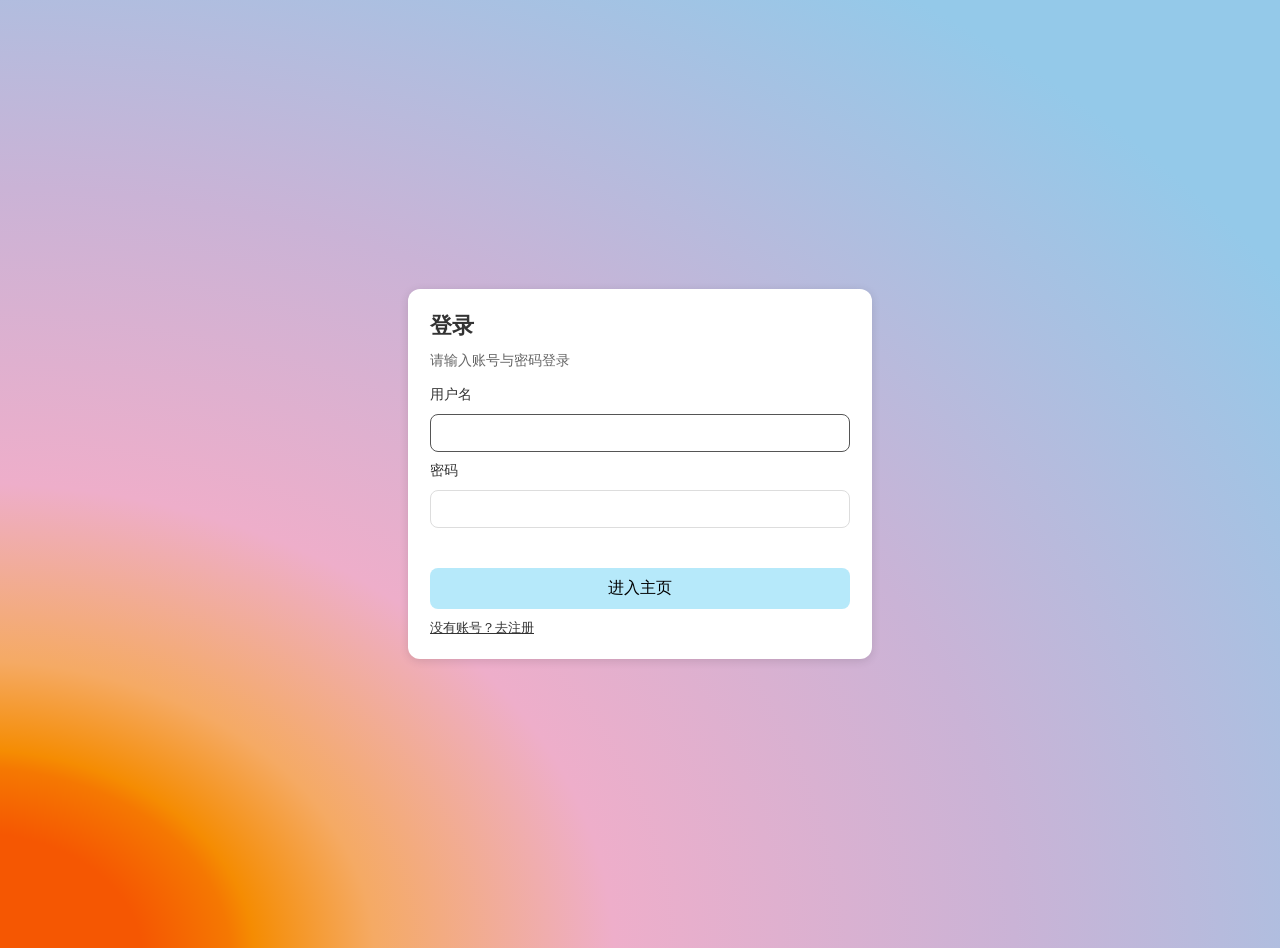
==== index.html @ a0335a60 "增加了注册按钮" ====
<!DOCTYPE html>
<html lang="zh-CN">
<head>
    <meta charset="utf-8">
    <meta name="viewport" content="width=device-width, initial-scale=1">
    <title>登录</title>
    <link rel="stylesheet" href="assets/css/index.css">
    <link rel="stylesheet" href="assets/css/background.css">
</head>
<body class="container">
    <main class="login-page">
        <div class="login-card" role="dialog" aria-modal="true" aria-labelledby="login-title">
            <h1 id="login-title">登录</h1>
            <p class="login-tip">请输入账号与密码登录</p>

            <form id="login-form" class="login-form">
                <label class="login-label" for="login-username">用户名</label>
                <input id="login-username" name="username" class="login-input" type="text" autocomplete="username" required>

                <label class="login-label" for="login-password">密码</label>
                <input id="login-password" name="password" class="login-input" type="password" autocomplete="current-password" required>

                <p id="login-error" class="login-error" role="alert" aria-live="polite"></p>

                <button class="login-button" type="submit">进入主页</button>

                <a class="login-register" href="register.html">没有账号？去注册</a>
            </form>
        </div>
    </main>

    <script src="assets/js/index.js" defer></script>
</body>
</html>
---- assets/css/index.css ----
body {
    font-family: Arial, sans-serif;
    margin: 0;
    padding: 0;
    background: #ffffff;
}

/* From Uiverse.io by mihocsaszilard */ 
.container {
  width: 100%;
  height: 100%;
  background: radial-gradient(
    125% 125% at -2% 101%,
    rgba(245, 87, 2, 1) 10.5%,
    rgba(245, 120, 2, 1) 16%,
    rgba(245, 140, 2, 1) 17.5%,
    rgba(245, 170, 100, 1) 25%,
    rgba(238, 174, 202, 1) 40%,
    rgba(202, 179, 214, 1) 65%,
    rgba(148, 201, 233, 1) 100%
  );
}


.login-page {
    min-height: 100vh;
    display: flex;
    align-items: center;
    justify-content: center;
    padding: 24px;
    position: relative;
    z-index: 9999;
}

.login-card {
    width: 100%;
    max-width: 420px;
    background: #fff;
    border-radius: 12px;
    box-shadow: 0 2px 10px rgba(0, 0, 0, 0.12);
    padding: 22px;
}

#login-title {
    margin: 0 0 8px;
    color: #333;
    font-size: 22px;
    justify-self: center;
}

.login-tip {
    margin: 0 0 14px;
    color: #666;
    line-height: 1.6;
    font-size: 14px;
    justify-self: center;
}

.login-form {
    display: grid;
    gap: 10px;
}

.login-label {
    color: #333333;
    font-size: 14px;
}

.login-input {
    width: 100%;
    box-sizing: border-box;
    padding: 10px 12px;
    border: 1px solid #ddd;
    border-radius: 8px;
    font-size: 14px;
    outline: none;
}

.login-input:focus {
    border-color: #555;
}

.login-error {
    margin: 2px 0 0;
    min-height: 18px;
    color: #b00020;
    font-size: 13px;
}

.login-button {
    background-color: #09b5ef4b;
    color: rgb(0, 0, 0);
    border: none;
    padding: 10px 16px;
    cursor: pointer;
    font-size: 16px;
    border-radius: 8px;
    transition: background-color 0.3s;
}

.login-button:hover {
    background-color: #555;
}

.login-register {
    color: #333;
    font-size: 13px;
    text-decoration: underline;
}
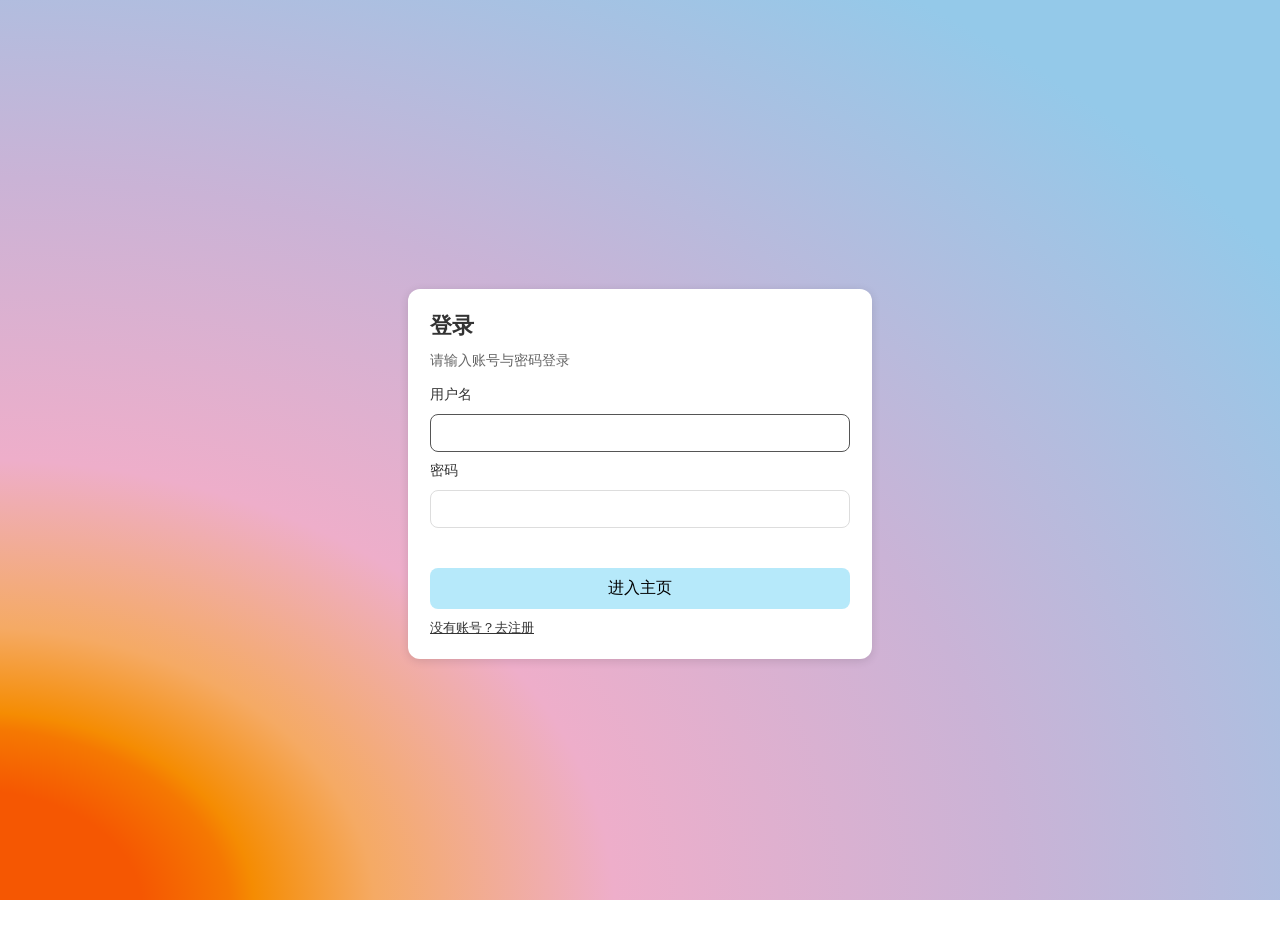
==== commit 6bada630: "改进了经验分享，新增了照片墙" ====
--- a/index.html
+++ b/index.html
@@ -7,7 +7,7 @@
     <link rel="stylesheet" href="assets/css/index.css">
     <link rel="stylesheet" href="assets/css/background.css">
 </head>
-<body class="container">
+<body class="background">
     <main class="login-page">
         <div class="login-card" role="dialog" aria-modal="true" aria-labelledby="login-title">
             <h1 id="login-title">登录</h1>
--- a/assets/css/background.css
+++ b/assets/css/background.css
@@ -0,0 +1,16 @@
+/* From Uiverse.io by mihocsaszilard */ 
+.background {
+  min-height: 100vh;
+  background: radial-gradient(
+    125% 125% at -2% 101%,
+    rgba(245, 87, 2, 1) 10.5%,
+    rgba(245, 120, 2, 1) 16%,
+    rgba(245, 140, 2, 1) 17.5%,
+    rgba(245, 170, 100, 1) 25%,
+    rgba(238, 174, 202, 1) 40%,
+    rgba(202, 179, 214, 1) 65%,
+    rgba(148, 201, 233, 1) 100%
+  );
+  background-attachment: fixed;
+  background-repeat: no-repeat;
+}
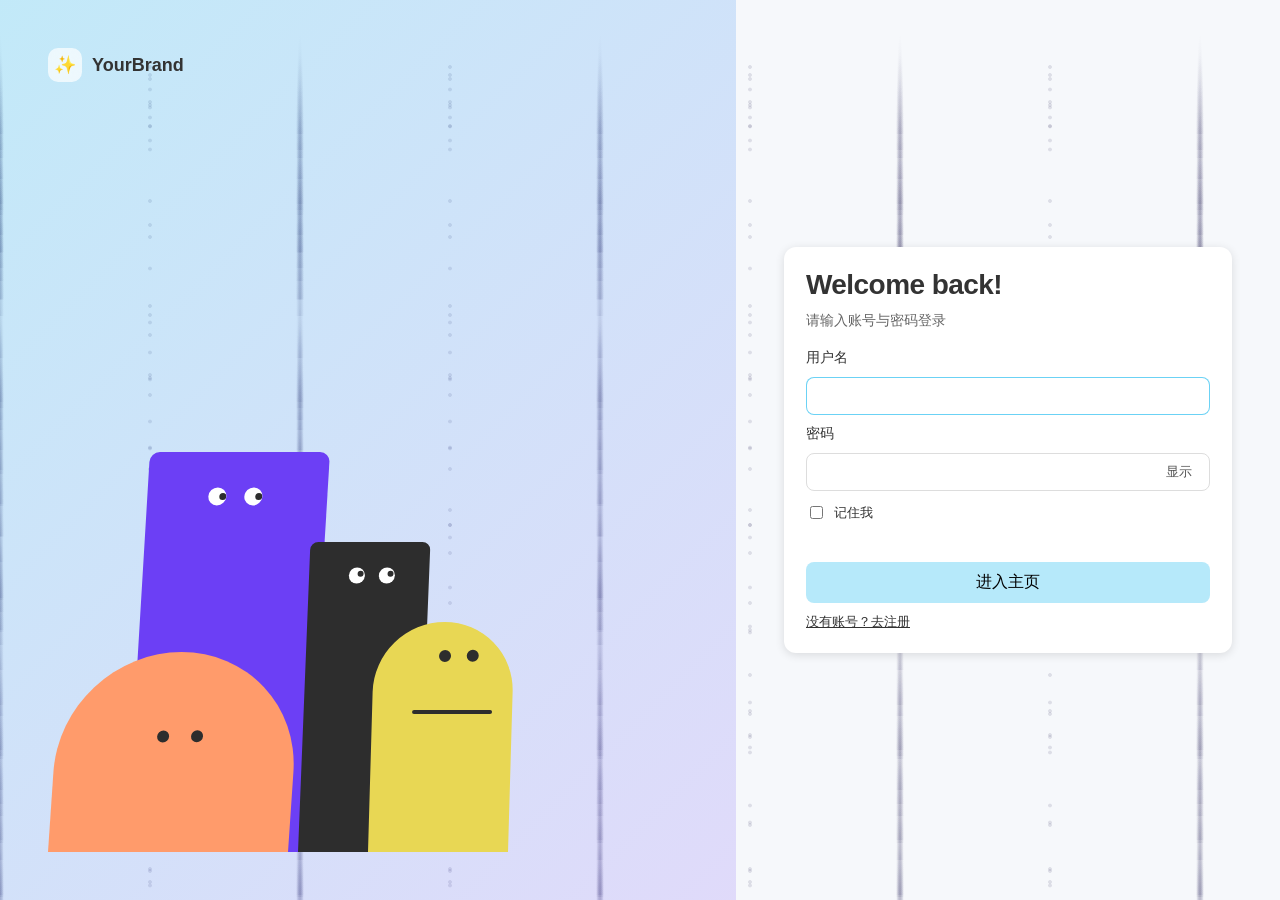
==== commit 54daa6eb: "改进了登陆界面" ====
--- a/index.html
+++ b/index.html
@@ -5,31 +5,96 @@
     <meta name="viewport" content="width=device-width, initial-scale=1">
     <title>登录</title>
     <link rel="stylesheet" href="assets/css/index.css">
+    <link rel="stylesheet" href="assets/css/login-animated.css">
     <link rel="stylesheet" href="assets/css/background.css">
 </head>
 <body class="background">
-    <main class="login-page">
-        <div class="login-card" role="dialog" aria-modal="true" aria-labelledby="login-title">
-            <h1 id="login-title">登录</h1>
-            <p class="login-tip">请输入账号与密码登录</p>
+    <main class="login-layout" aria-label="登录页面">
+        <section class="login-left" aria-hidden="true">
+            <div class="login-left__brand">
+                <div class="login-left__logo" aria-hidden="true">✨</div>
+                <span class="login-left__name">YourBrand</span>
+            </div>
 
-            <form id="login-form" class="login-form">
-                <label class="login-label" for="login-username">用户名</label>
-                <input id="login-username" name="username" class="login-input" type="text" autocomplete="username" required>
+            <div class="login-left__stage" data-login-stage>
+                <div class="character character--purple" data-character="purple">
+                    <div class="character__eyes" data-face>
+                        <div class="eye" data-eye data-eye-owner="purple">
+                            <div class="pupil" data-pupil></div>
+                        </div>
+                        <div class="eye" data-eye data-eye-owner="purple">
+                            <div class="pupil" data-pupil></div>
+                        </div>
+                    </div>
+                </div>
 
-                <label class="login-label" for="login-password">密码</label>
-                <input id="login-password" name="password" class="login-input" type="password" autocomplete="current-password" required>
+                <div class="character character--black" data-character="black">
+                    <div class="character__eyes" data-face>
+                        <div class="eye" data-eye data-eye-owner="black">
+                            <div class="pupil" data-pupil></div>
+                        </div>
+                        <div class="eye" data-eye data-eye-owner="black">
+                            <div class="pupil" data-pupil></div>
+                        </div>
+                    </div>
+                </div>
 
-                <p id="login-error" class="login-error" role="alert" aria-live="polite"></p>
+                <div class="character character--orange" data-character="orange">
+                    <div class="character__eyes character__eyes--pupil-only" data-face>
+                        <div class="pupil-only" data-pupil-only></div>
+                        <div class="pupil-only" data-pupil-only></div>
+                    </div>
+                </div>
 
-                <button class="login-button" type="submit">进入主页</button>
+                <div class="character character--yellow" data-character="yellow">
+                    <div class="character__eyes character__eyes--pupil-only" data-face>
+                        <div class="pupil-only" data-pupil-only></div>
+                        <div class="pupil-only" data-pupil-only></div>
+                    </div>
+                    <div class="character__mouth" aria-hidden="true"></div>
+                </div>
+            </div>
+        </section>
 
-                <a class="login-register" href="register.html">没有账号？去注册</a>
-            </form>
-        </div>
+        <section class="login-right">
+            <div class="login-card" role="dialog" aria-modal="true" aria-labelledby="login-title">
+                <div class="login-mobile-brand" aria-hidden="true">
+                    <div class="login-mobile-brand__logo">✨</div>
+                    <span class="login-mobile-brand__name">YourBrand</span>
+                </div>
+
+                <h1 id="login-title">Welcome back!</h1>
+                <p class="login-tip">请输入账号与密码登录</p>
+
+                <form id="login-form" class="login-form" data-login-form>
+                    <label class="login-label" for="login-username">用户名</label>
+                    <input id="login-username" name="username" class="login-input" type="text" autocomplete="username" required>
+
+                    <label class="login-label" for="login-password">密码</label>
+                    <div class="login-password">
+                        <input id="login-password" name="password" class="login-input login-input--password" type="password" autocomplete="current-password" required>
+                        <button class="login-password__toggle" type="button" data-password-toggle aria-label="显示或隐藏密码">显示</button>
+                    </div>
+
+                    <div class="login-row">
+                        <label class="login-checkbox">
+                            <input type="checkbox" data-remember>
+                            <span>记住我</span>
+                        </label>
+                    </div>
+
+                    <p id="login-error" class="login-error" role="alert" aria-live="polite"></p>
+
+                    <button class="login-button" type="submit">进入主页</button>
+
+                    <a class="login-register" href="register.html">没有账号？去注册</a>
+                </form>
+            </div>
+        </section>
     </main>
 
     <script src="assets/js/index.js" defer></script>
+    <script src="assets/js/login-animated.js" defer></script>
 </body>
 </html>
 
--- a/assets/css/index.css
+++ b/assets/css/index.css
@@ -77,7 +77,7 @@
 }
 
 .login-input:focus {
-    border-color: #555;
+    border-color: rgba(9, 181, 239, 0.6);
 }
 
 .login-error {
@@ -99,7 +99,7 @@
 }
 
 .login-button:hover {
-    background-color: #555;
+    background-color: rgba(9, 181, 239, 0.32);
 }
 
 .login-register {
--- a/assets/css/login-animated.css
+++ b/assets/css/login-animated.css
@@ -0,0 +1,304 @@
+/* 登录页：左侧卡通互动 + 右侧表单（仅影响 index.html） */
+
+.login-layout {
+  min-height: 100vh;
+  display: grid;
+  grid-template-columns: 1fr;
+  position: relative;
+  z-index: 9999;
+}
+
+.login-left {
+  display: none;
+  position: relative;
+  overflow: hidden;
+  padding: 48px;
+  color: #333;
+  background: linear-gradient(
+    135deg,
+    rgba(9, 181, 239, 0.22),
+    rgba(108, 63, 245, 0.16)
+  );
+}
+
+.login-left__brand {
+  display: flex;
+  align-items: center;
+  gap: 10px;
+  font-size: 18px;
+  font-weight: 700;
+}
+
+.login-left__logo {
+  width: 34px;
+  height: 34px;
+  border-radius: 10px;
+  display: grid;
+  place-items: center;
+  background: rgba(255, 255, 255, 0.7);
+  backdrop-filter: blur(6px);
+}
+
+.login-left__stage {
+  position: relative;
+  margin-top: 54px;
+  width: 560px;
+  max-width: 100%;
+  height: 420px;
+}
+
+.login-right {
+  display: flex;
+  align-items: center;
+  justify-content: center;
+  padding: 24px;
+}
+
+/* 移动端品牌（左侧隐藏时显示） */
+.login-mobile-brand {
+  display: flex;
+  align-items: center;
+  justify-content: center;
+  gap: 10px;
+  margin: 0 0 18px;
+}
+
+.login-mobile-brand__logo {
+  width: 34px;
+  height: 34px;
+  border-radius: 10px;
+  display: grid;
+  place-items: center;
+  background: rgba(0, 0, 0, 0.06);
+}
+
+.login-mobile-brand__name {
+  font-weight: 700;
+  color: #222;
+}
+
+/* 右侧卡片保持原风格，但更像“产品登录” */
+.login-card #login-title {
+  font-size: 28px;
+  letter-spacing: -0.02em;
+  margin-bottom: 8px;
+}
+
+.login-card .login-tip {
+  margin-bottom: 18px;
+}
+
+.login-password {
+  position: relative;
+}
+
+.login-input--password {
+  padding-right: 64px;
+}
+
+.login-password__toggle {
+  position: absolute;
+  right: 10px;
+  top: 50%;
+  transform: translateY(-50%);
+  border: 0;
+  background: transparent;
+  color: #555;
+  cursor: pointer;
+  padding: 6px 8px;
+  border-radius: 8px;
+  font-size: 13px;
+}
+
+.login-password__toggle:hover {
+  background: rgba(0, 0, 0, 0.06);
+}
+
+.login-row {
+  display: flex;
+  align-items: center;
+  justify-content: space-between;
+  gap: 12px;
+  margin-top: 2px;
+}
+
+.login-checkbox {
+  display: inline-flex;
+  align-items: center;
+  gap: 8px;
+  font-size: 13px;
+  color: #333;
+}
+
+.login-link {
+  font-size: 13px;
+  color: #333;
+  text-decoration: underline;
+}
+
+.login-link[aria-disabled="true"] {
+  opacity: 0.55;
+  pointer-events: none;
+}
+
+/* 角色：基础定位 */
+.character {
+  position: absolute;
+  bottom: 0;
+  transform-origin: bottom center;
+  transition: transform 700ms ease-in-out, height 700ms ease-in-out;
+}
+
+.character__eyes {
+  position: absolute;
+  display: flex;
+  gap: 18px;
+  left: 46px;
+  top: 40px;
+  transition: transform 200ms ease-out;
+}
+
+.character__eyes--pupil-only {
+  gap: 22px;
+}
+
+.eye {
+  width: 18px;
+  height: 18px;
+  border-radius: 999px;
+  background: #fff;
+  display: grid;
+  place-items: center;
+  overflow: hidden;
+  transition: height 150ms ease;
+}
+
+.eye .pupil {
+  width: 7px;
+  height: 7px;
+  border-radius: 999px;
+  background: #2d2d2d;
+  transform: translate(var(--px, 0px), var(--py, 0px));
+  transition: transform 100ms ease-out;
+}
+
+.eye.is-blinking {
+  height: 2px;
+}
+
+.eye.is-blinking .pupil {
+  opacity: 0;
+}
+
+.pupil-only {
+  width: 12px;
+  height: 12px;
+  border-radius: 999px;
+  background: #2d2d2d;
+  transform: translate(var(--px, 0px), var(--py, 0px));
+  transition: transform 100ms ease-out;
+}
+
+/* 具体角色外观（尽量贴近参考的比例） */
+.character--purple {
+  left: 78px;
+  width: 180px;
+  height: 400px;
+  background: #6c3ff5;
+  border-radius: 10px 10px 0 0;
+  z-index: 1;
+}
+
+.character--black {
+  left: 250px;
+  width: 120px;
+  height: 310px;
+  background: #2d2d2d;
+  border-radius: 8px 8px 0 0;
+  z-index: 2;
+}
+
+.character--black .character__eyes {
+  left: 26px;
+  top: 32px;
+  gap: 14px;
+}
+
+.character--black .eye {
+  width: 16px;
+  height: 16px;
+}
+
+.character--black .eye .pupil {
+  width: 6px;
+  height: 6px;
+}
+
+.character--orange {
+  left: 0px;
+  width: 240px;
+  height: 200px;
+  background: #ff9b6b;
+  border-radius: 120px 120px 0 0;
+  z-index: 3;
+}
+
+.character--orange .character__eyes {
+  left: 82px;
+  top: 90px;
+}
+
+.character--yellow {
+  left: 320px;
+  width: 140px;
+  height: 230px;
+  background: #e8d754;
+  border-radius: 70px 70px 0 0;
+  z-index: 4;
+}
+
+.character--yellow .character__eyes {
+  left: 52px;
+  top: 40px;
+  gap: 16px;
+}
+
+.character__mouth {
+  position: absolute;
+  left: 40px;
+  top: 88px;
+  width: 80px;
+  height: 4px;
+  border-radius: 999px;
+  background: #2d2d2d;
+}
+
+/* 大屏显示两栏 */
+@media (min-width: 1024px) {
+  .login-layout {
+    grid-template-columns: 1.15fr 0.85fr;
+  }
+
+  .login-left {
+    display: flex;
+    flex-direction: column;
+    justify-content: space-between;
+  }
+
+  .login-mobile-brand {
+    display: none;
+  }
+
+  .login-right {
+    padding: 48px;
+  }
+}
+
+@media (prefers-reduced-motion: reduce) {
+  .character,
+  .character__eyes,
+  .eye .pupil,
+  .pupil-only {
+    transition: none !important;
+  }
+}
--- a/assets/css/background.css
+++ b/assets/css/background.css
@@ -1,16 +1,170 @@
 /* From Uiverse.io by mihocsaszilard */ 
 .background {
-  min-height: 100vh;
-  background: radial-gradient(
-    125% 125% at -2% 101%,
-    rgba(245, 87, 2, 1) 10.5%,
-    rgba(245, 120, 2, 1) 16%,
-    rgba(245, 140, 2, 1) 17.5%,
-    rgba(245, 170, 100, 1) 25%,
-    rgba(238, 174, 202, 1) 40%,
-    rgba(202, 179, 214, 1) 65%,
-    rgba(148, 201, 233, 1) 100%
-  );
-  background-attachment: fixed;
-  background-repeat: no-repeat;
+  --bg-base: #f6f8fb;
+  --bg-ink: rgba(39, 34, 87, 0.12);
+
+  width: 100%;
+  height: 100%;
+  background: var(--bg-base);
+  background-image: radial-gradient(4px 100px at 0px 235px, var(--bg-ink), #0000),
+    radial-gradient(4px 100px at 300px 235px, var(--bg-ink), #0000),
+    radial-gradient(1.5px 1.5px at 150px 117.5px, var(--bg-ink) 100%, #0000 150%),
+    radial-gradient(4px 100px at 0px 252px, var(--bg-ink), #0000),
+    radial-gradient(4px 100px at 300px 252px, var(--bg-ink), #0000),
+    radial-gradient(1.5px 1.5px at 150px 126px, var(--bg-ink) 100%, #0000 150%),
+    radial-gradient(4px 100px at 0px 150px, var(--bg-ink), #0000),
+    radial-gradient(4px 100px at 300px 150px, var(--bg-ink), #0000),
+    radial-gradient(1.5px 1.5px at 150px 75px, var(--bg-ink) 100%, #0000 150%),
+    radial-gradient(4px 100px at 0px 253px, var(--bg-ink), #0000),
+    radial-gradient(4px 100px at 300px 253px, var(--bg-ink), #0000),
+    radial-gradient(1.5px 1.5px at 150px 126.5px, var(--bg-ink) 100%, #0000 150%),
+    radial-gradient(4px 100px at 0px 204px, var(--bg-ink), #0000),
+    radial-gradient(4px 100px at 300px 204px, var(--bg-ink), #0000),
+    radial-gradient(1.5px 1.5px at 150px 102px, var(--bg-ink) 100%, #0000 150%),
+    radial-gradient(4px 100px at 0px 134px, var(--bg-ink), #0000),
+    radial-gradient(4px 100px at 300px 134px, var(--bg-ink), #0000),
+    radial-gradient(1.5px 1.5px at 150px 67px, var(--bg-ink) 100%, #0000 150%),
+    radial-gradient(4px 100px at 0px 179px, var(--bg-ink), #0000),
+    radial-gradient(4px 100px at 300px 179px, var(--bg-ink), #0000),
+    radial-gradient(1.5px 1.5px at 150px 89.5px, var(--bg-ink) 100%, #0000 150%),
+    radial-gradient(4px 100px at 0px 299px, var(--bg-ink), #0000),
+    radial-gradient(4px 100px at 300px 299px, var(--bg-ink), #0000),
+    radial-gradient(1.5px 1.5px at 150px 149.5px, var(--bg-ink) 100%, #0000 150%),
+    radial-gradient(4px 100px at 0px 215px, var(--bg-ink), #0000),
+    radial-gradient(4px 100px at 300px 215px, var(--bg-ink), #0000),
+    radial-gradient(1.5px 1.5px at 150px 107.5px, var(--bg-ink) 100%, #0000 150%),
+    radial-gradient(4px 100px at 0px 281px, var(--bg-ink), #0000),
+    radial-gradient(4px 100px at 300px 281px, var(--bg-ink), #0000),
+    radial-gradient(1.5px 1.5px at 150px 140.5px, var(--bg-ink) 100%, #0000 150%),
+    radial-gradient(4px 100px at 0px 158px, var(--bg-ink), #0000),
+    radial-gradient(4px 100px at 300px 158px, var(--bg-ink), #0000),
+    radial-gradient(1.5px 1.5px at 150px 79px, var(--bg-ink) 100%, #0000 150%),
+    radial-gradient(4px 100px at 0px 210px, var(--bg-ink), #0000),
+    radial-gradient(4px 100px at 300px 210px, var(--bg-ink), #0000),
+    radial-gradient(1.5px 1.5px at 150px 105px, var(--bg-ink) 100%, #0000 150%);
+  background-size:
+    300px 235px,
+    300px 235px,
+    300px 235px,
+    300px 252px,
+    300px 252px,
+    300px 252px,
+    300px 150px,
+    300px 150px,
+    300px 150px,
+    300px 253px,
+    300px 253px,
+    300px 253px,
+    300px 204px,
+    300px 204px,
+    300px 204px,
+    300px 134px,
+    300px 134px,
+    300px 134px,
+    300px 179px,
+    300px 179px,
+    300px 179px,
+    300px 299px,
+    300px 299px,
+    300px 299px,
+    300px 215px,
+    300px 215px,
+    300px 215px,
+    300px 281px,
+    300px 281px,
+    300px 281px,
+    300px 158px,
+    300px 158px,
+    300px 158px,
+    300px 210px,
+    300px 210px,
+    300px 210px;
+  animation: hi 240s linear infinite;
+}
+
+@media (prefers-reduced-motion: reduce) {
+  .background {
+    animation: none;
+  }
+}
+
+@keyframes hi {
+  0% {
+    background-position:
+      0px 220px,
+      3px 220px,
+      151.5px 337.5px,
+      25px 24px,
+      28px 24px,
+      176.5px 150px,
+      50px 16px,
+      53px 16px,
+      201.5px 91px,
+      75px 224px,
+      78px 224px,
+      226.5px 350.5px,
+      100px 19px,
+      103px 19px,
+      251.5px 121px,
+      125px 120px,
+      128px 120px,
+      276.5px 187px,
+      150px 31px,
+      153px 31px,
+      301.5px 120.5px,
+      175px 235px,
+      178px 235px,
+      326.5px 384.5px,
+      200px 121px,
+      203px 121px,
+      351.5px 228.5px,
+      225px 224px,
+      228px 224px,
+      376.5px 364.5px,
+      250px 26px,
+      253px 26px,
+      401.5px 105px,
+      275px 75px,
+      278px 75px,
+      426.5px 180px;
+  }
+  to {
+    background-position:
+      0px 6800px,
+      3px 6800px,
+      151.5px 6917.5px,
+      25px 13632px,
+      28px 13632px,
+      176.5px 13758px,
+      50px 5416px,
+      53px 5416px,
+      201.5px 5491px,
+      75px 17175px,
+      78px 17175px,
+      226.5px 17301.5px,
+      100px 5119px,
+      103px 5119px,
+      251.5px 5221px,
+      125px 8428px,
+      128px 8428px,
+      276.5px 8495px,
+      150px 9876px,
+      153px 9876px,
+      301.5px 9965.5px,
+      175px 13391px,
+      178px 13391px,
+      326.5px 13540.5px,
+      200px 14741px,
+      203px 14741px,
+      351.5px 14848.5px,
+      225px 18770px,
+      228px 18770px,
+      376.5px 18910.5px,
+      250px 5082px,
+      253px 5082px,
+      401.5px 5161px,
+      275px 6375px,
+      278px 6375px,
+      426.5px 6480px;
+  }
 }
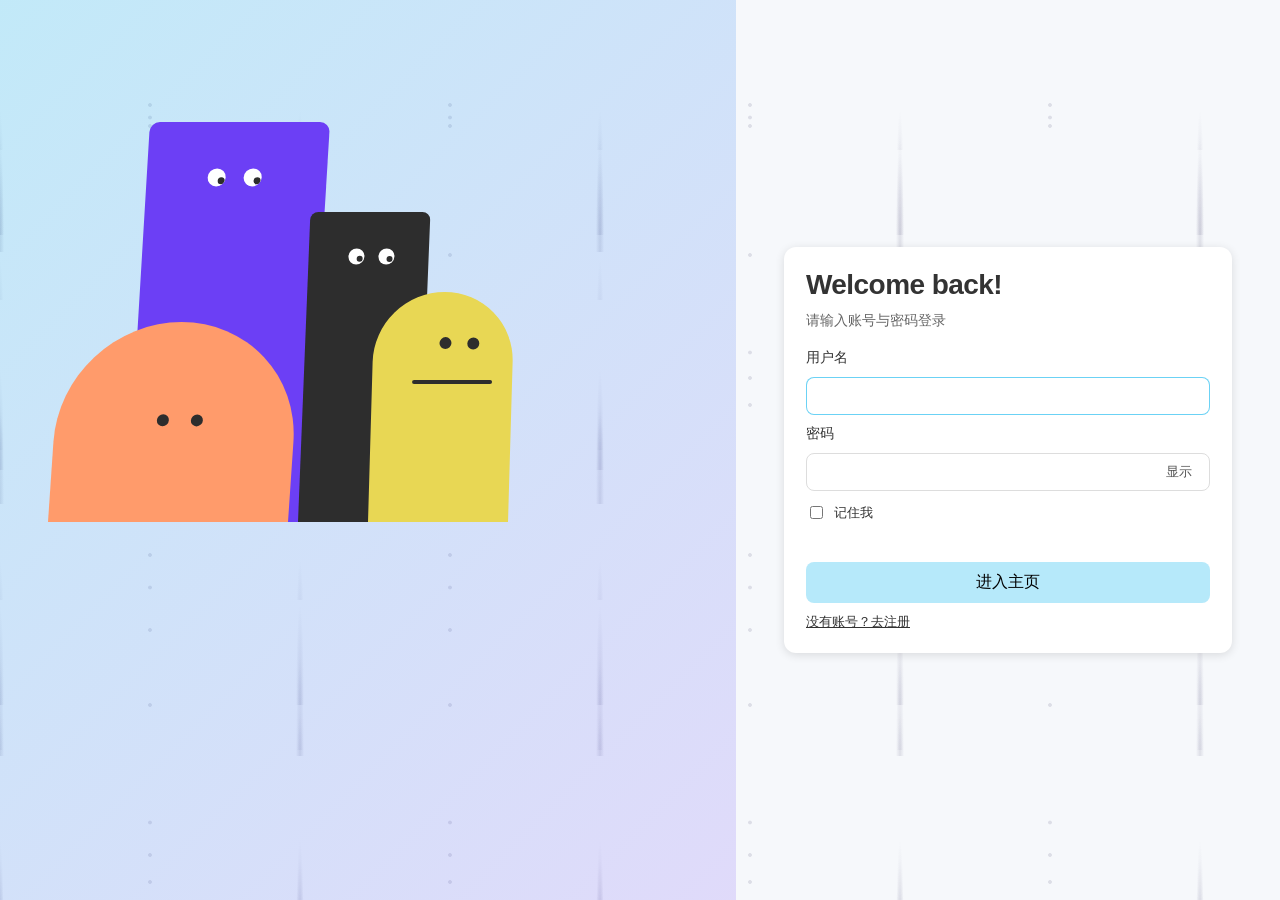
==== commit f3858c40: "改进了登陆界面的左半部分" ====
--- a/index.html
+++ b/index.html
@@ -11,11 +11,6 @@
 <body class="background">
     <main class="login-layout" aria-label="登录页面">
         <section class="login-left" aria-hidden="true">
-            <div class="login-left__brand">
-                <div class="login-left__logo" aria-hidden="true">✨</div>
-                <span class="login-left__name">YourBrand</span>
-            </div>
-
             <div class="login-left__stage" data-login-stage>
                 <div class="character character--purple" data-character="purple">
                     <div class="character__eyes" data-face>
--- a/assets/css/background.css
+++ b/assets/css/background.css
@@ -1,170 +1,112 @@
-/* From Uiverse.io by mihocsaszilard */ 
+/* From Uiverse.io by mihocsaszilard - 背景动画效果 */
+
+/* 背景容器样式 */
 .background {
+  /* 自定义CSS变量 - 基础背景色，浅灰蓝色 */
   --bg-base: #f6f8fb;
+  /* 自定义CSS变量 - 墨水色，半透明的深紫色，用于径向渐变 */
   --bg-ink: rgba(39, 34, 87, 0.12);
 
+  /* 宽度和高度占满整个容器 */
   width: 100%;
   height: 100%;
+  /* 设置基础背景色 */
   background: var(--bg-base);
-  background-image: radial-gradient(4px 100px at 0px 235px, var(--bg-ink), #0000),
+  
+  /* 多层径向渐变组合，创建复杂的点阵背景图案
+     每个渐变组的模式：两组大圆点 + 一组小圆点，形成视觉层次 */
+  background-image: 
+    /* 第一组 - 位置: 0px 235px 处的大圆点 */
+    radial-gradient(4px 100px at 0px 235px, var(--bg-ink), #0000),
+    /* 第一组 - 位置: 300px 235px 处的大圆点 */
     radial-gradient(4px 100px at 300px 235px, var(--bg-ink), #0000),
+    /* 第一组 - 位置: 150px 117.5px 处的小圆点，不透明度过渡 */
     radial-gradient(1.5px 1.5px at 150px 117.5px, var(--bg-ink) 100%, #0000 150%),
+    
+    /* 第二组 - 位置偏移的重复图案，以此类推 */
     radial-gradient(4px 100px at 0px 252px, var(--bg-ink), #0000),
     radial-gradient(4px 100px at 300px 252px, var(--bg-ink), #0000),
     radial-gradient(1.5px 1.5px at 150px 126px, var(--bg-ink) 100%, #0000 150%),
-    radial-gradient(4px 100px at 0px 150px, var(--bg-ink), #0000),
-    radial-gradient(4px 100px at 300px 150px, var(--bg-ink), #0000),
-    radial-gradient(1.5px 1.5px at 150px 75px, var(--bg-ink) 100%, #0000 150%),
-    radial-gradient(4px 100px at 0px 253px, var(--bg-ink), #0000),
-    radial-gradient(4px 100px at 300px 253px, var(--bg-ink), #0000),
-    radial-gradient(1.5px 1.5px at 150px 126.5px, var(--bg-ink) 100%, #0000 150%),
-    radial-gradient(4px 100px at 0px 204px, var(--bg-ink), #0000),
-    radial-gradient(4px 100px at 300px 204px, var(--bg-ink), #0000),
-    radial-gradient(1.5px 1.5px at 150px 102px, var(--bg-ink) 100%, #0000 150%),
-    radial-gradient(4px 100px at 0px 134px, var(--bg-ink), #0000),
-    radial-gradient(4px 100px at 300px 134px, var(--bg-ink), #0000),
-    radial-gradient(1.5px 1.5px at 150px 67px, var(--bg-ink) 100%, #0000 150%),
-    radial-gradient(4px 100px at 0px 179px, var(--bg-ink), #0000),
-    radial-gradient(4px 100px at 300px 179px, var(--bg-ink), #0000),
-    radial-gradient(1.5px 1.5px at 150px 89.5px, var(--bg-ink) 100%, #0000 150%),
-    radial-gradient(4px 100px at 0px 299px, var(--bg-ink), #0000),
-    radial-gradient(4px 100px at 300px 299px, var(--bg-ink), #0000),
-    radial-gradient(1.5px 1.5px at 150px 149.5px, var(--bg-ink) 100%, #0000 150%),
-    radial-gradient(4px 100px at 0px 215px, var(--bg-ink), #0000),
-    radial-gradient(4px 100px at 300px 215px, var(--bg-ink), #0000),
-    radial-gradient(1.5px 1.5px at 150px 107.5px, var(--bg-ink) 100%, #0000 150%),
-    radial-gradient(4px 100px at 0px 281px, var(--bg-ink), #0000),
-    radial-gradient(4px 100px at 300px 281px, var(--bg-ink), #0000),
-    radial-gradient(1.5px 1.5px at 150px 140.5px, var(--bg-ink) 100%, #0000 150%),
-    radial-gradient(4px 100px at 0px 158px, var(--bg-ink), #0000),
-    radial-gradient(4px 100px at 300px 158px, var(--bg-ink), #0000),
-    radial-gradient(1.5px 1.5px at 150px 79px, var(--bg-ink) 100%, #0000 150%),
+    
+    /* ... 继续多组相同模式的渐变，每组有不同的垂直位置偏移
+         总共36个渐变层，形成丰富的纹理效果 */
+    
+    /* 最后一组 */
     radial-gradient(4px 100px at 0px 210px, var(--bg-ink), #0000),
     radial-gradient(4px 100px at 300px 210px, var(--bg-ink), #0000),
     radial-gradient(1.5px 1.5px at 150px 105px, var(--bg-ink) 100%, #0000 150%);
+  
+  /* 设置每个渐变的背景尺寸，对应上面的36个渐变
+     每组三个尺寸值，分别是：大圆点1、大圆点2、小圆点 */
   background-size:
-    300px 235px,
-    300px 235px,
-    300px 235px,
-    300px 252px,
-    300px 252px,
-    300px 252px,
-    300px 150px,
-    300px 150px,
-    300px 150px,
-    300px 253px,
-    300px 253px,
-    300px 253px,
-    300px 204px,
-    300px 204px,
-    300px 204px,
-    300px 134px,
-    300px 134px,
-    300px 134px,
-    300px 179px,
-    300px 179px,
-    300px 179px,
-    300px 299px,
-    300px 299px,
-    300px 299px,
-    300px 215px,
-    300px 215px,
-    300px 215px,
-    300px 281px,
-    300px 281px,
-    300px 281px,
-    300px 158px,
-    300px 158px,
-    300px 158px,
-    300px 210px,
-    300px 210px,
-    300px 210px;
+    300px 235px,  300px 235px,  300px 235px,  /* 第一组尺寸 */
+    300px 252px,  300px 252px,  300px 252px,  /* 第二组尺寸 */
+    300px 150px,  300px 150px,  300px 150px,  /* 第三组尺寸 */
+    300px 253px,  300px 253px,  300px 253px,  /* 第四组尺寸 */
+    300px 204px,  300px 204px,  300px 204px,  /* 第五组尺寸 */
+    300px 134px,  300px 134px,  300px 134px,  /* 第六组尺寸 */
+    300px 179px,  300px 179px,  300px 179px,  /* 第七组尺寸 */
+    300px 299px,  300px 299px,  300px 299px,  /* 第八组尺寸 */
+    300px 215px,  300px 215px,  300px 215px,  /* 第九组尺寸 */
+    300px 281px,  300px 281px,  300px 281px,  /* 第十组尺寸 */
+    300px 158px,  300px 158px,  300px 158px,  /* 第十一组尺寸 */
+    300px 210px,  300px 210px,  300px 210px;  /* 第十二组尺寸 */
+  
+  /* 应用动画: hi动画，持续时间240秒，线性运动，无限循环 */
   animation: hi 240s linear infinite;
 }
 
+/* 针对用户开启"减少动画"偏好设置的无障碍设计 */
 @media (prefers-reduced-motion: reduce) {
   .background {
+    /* 关闭动画，防止动画引起眩晕不适 */
     animation: none;
   }
 }
 
+/* 定义hi动画关键帧 - 实现背景的垂直滚动效果 */
 @keyframes hi {
+  /* 动画起始位置 - 为36个渐变设置不同的起始偏移量
+     每组三个值分别对应一个大圆点1、大圆点2、小圆点的垂直位置 */
   0% {
     background-position:
-      0px 220px,
-      3px 220px,
-      151.5px 337.5px,
-      25px 24px,
-      28px 24px,
-      176.5px 150px,
-      50px 16px,
-      53px 16px,
-      201.5px 91px,
-      75px 224px,
-      78px 224px,
-      226.5px 350.5px,
-      100px 19px,
-      103px 19px,
-      251.5px 121px,
-      125px 120px,
-      128px 120px,
-      276.5px 187px,
-      150px 31px,
-      153px 31px,
-      301.5px 120.5px,
-      175px 235px,
-      178px 235px,
-      326.5px 384.5px,
-      200px 121px,
-      203px 121px,
-      351.5px 228.5px,
-      225px 224px,
-      228px 224px,
-      376.5px 364.5px,
-      250px 26px,
-      253px 26px,
-      401.5px 105px,
-      275px 75px,
-      278px 75px,
-      426.5px 180px;
+      /* 第一组起始位置 */
+      0px 220px,      /* 第一个大圆点: 水平0px, 垂直220px */
+      3px 220px,      /* 第二个大圆点: 水平3px, 垂直220px */
+      151.5px 337.5px, /* 小圆点: 水平151.5px, 垂直337.5px */
+      
+      /* 第二组起始位置 */
+      25px 24px,      /* 水平25px, 垂直24px */
+      28px 24px,      /* 水平28px, 垂直24px */
+      176.5px 150px,  /* 水平176.5px, 垂直150px */
+      
+      /* ... 更多组的起始位置（每组偏移量都不同，创造错落效果） */
+      
+      /* 最后一组起始位置 */
+      275px 75px,     /* 水平275px, 垂直75px */
+      278px 75px,     /* 水平278px, 垂直75px */
+      426.5px 180px;  /* 水平426.5px, 垂直180px */
   }
+  
+  /* 动画结束位置 - 所有渐变都向下移动到很远的位置
+     不同的移动距离创造速度差异，形成视差效果 */
   to {
     background-position:
-      0px 6800px,
-      3px 6800px,
-      151.5px 6917.5px,
-      25px 13632px,
-      28px 13632px,
-      176.5px 13758px,
-      50px 5416px,
-      53px 5416px,
-      201.5px 5491px,
-      75px 17175px,
-      78px 17175px,
-      226.5px 17301.5px,
-      100px 5119px,
-      103px 5119px,
-      251.5px 5221px,
-      125px 8428px,
-      128px 8428px,
-      276.5px 8495px,
-      150px 9876px,
-      153px 9876px,
-      301.5px 9965.5px,
-      175px 13391px,
-      178px 13391px,
-      326.5px 13540.5px,
-      200px 14741px,
-      203px 14741px,
-      351.5px 14848.5px,
-      225px 18770px,
-      228px 18770px,
-      376.5px 18910.5px,
-      250px 5082px,
-      253px 5082px,
-      401.5px 5161px,
-      275px 6375px,
-      278px 6375px,
-      426.5px 6480px;
+      /* 第一组终点位置 - 垂直移动了6580px (6800-220) */
+      0px 6800px,      /* 水平不变，垂直到6800px */
+      3px 6800px,      /* 水平3px不变，垂直到6800px */
+      151.5px 6917.5px, /* 水平151.5px不变，垂直到6917.5px (移动6580px) */
+      
+      /* 第二组终点位置 - 垂直移动了13608px (13632-24) */
+      25px 13632px,    /* 垂直到13632px */
+      28px 13632px,    /* 垂直到13632px */
+      176.5px 13758px, /* 垂直到13758px (移动13608px) */
+      
+      /* ... 各组都以不同的速度移动，创造丰富的视差效果 */
+      
+      /* 最后一组终点位置 - 垂直移动了6300px (6375-75) */
+      275px 6375px,    /* 垂直到6375px */
+      278px 6375px,    /* 垂直到6375px */
+      426.5px 6480px;  /* 垂直到6480px (移动6300px) */
   }
 }
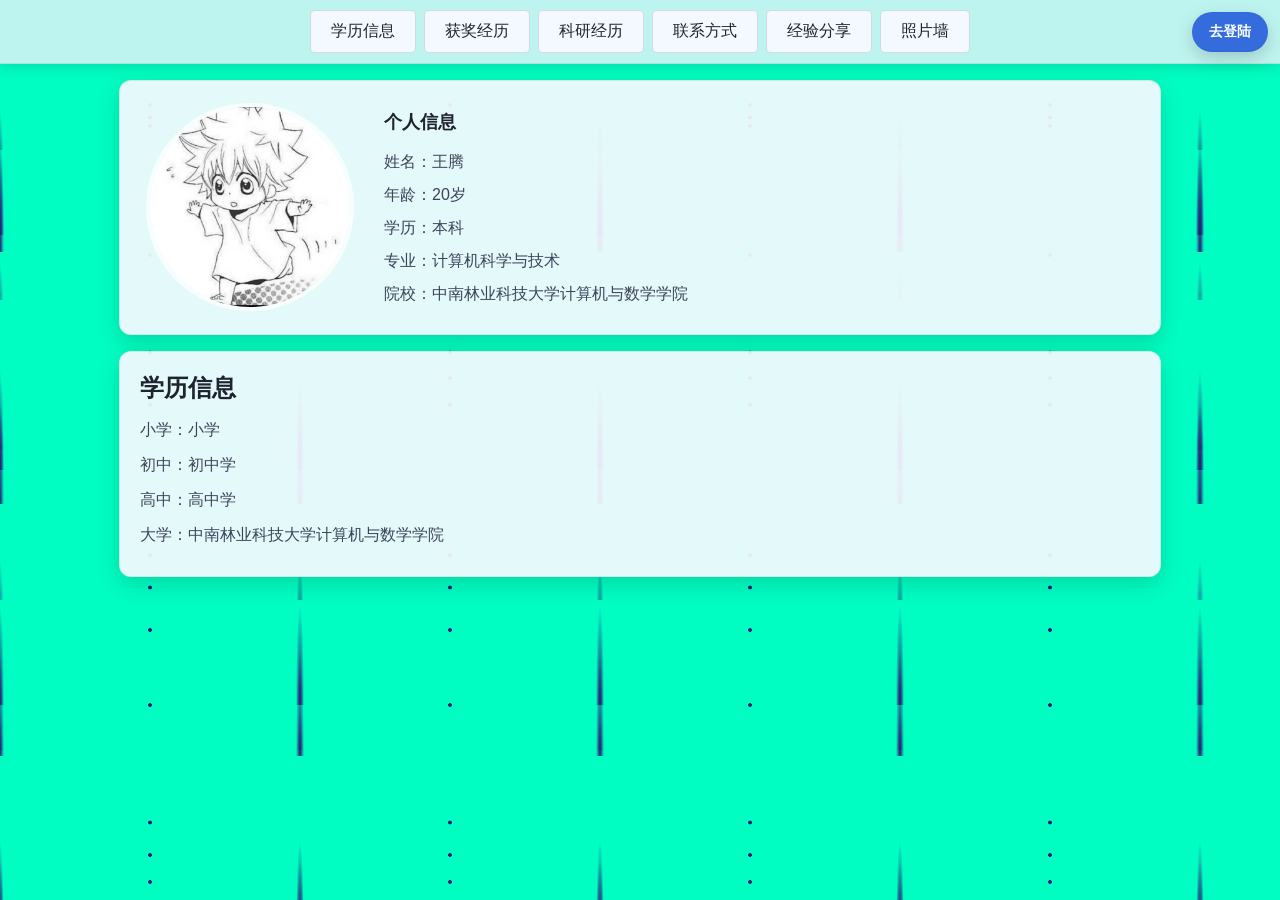
==== commit e64a5436: "改进了登录逻辑，修改了背景" ====
--- a/index.html
+++ b/index.html
@@ -1,96 +1,70 @@
 <!DOCTYPE html>
-<html lang="zh-CN">
+<html>
 <head>
     <meta charset="utf-8">
-    <meta name="viewport" content="width=device-width, initial-scale=1">
-    <title>登录</title>
-    <link rel="stylesheet" href="assets/css/index.css">
-    <link rel="stylesheet" href="assets/css/login-animated.css">
+    <title>个人博客-王腾</title>
+    <link rel="stylesheet" href="assets/css/home.css">
     <link rel="stylesheet" href="assets/css/background.css">
 </head>
 <body class="background">
-    <main class="login-layout" aria-label="登录页面">
-        <section class="login-left" aria-hidden="true">
-            <div class="login-left__stage" data-login-stage>
-                <div class="character character--purple" data-character="purple">
-                    <div class="character__eyes" data-face>
-                        <div class="eye" data-eye data-eye-owner="purple">
-                            <div class="pupil" data-pupil></div>
-                        </div>
-                        <div class="eye" data-eye data-eye-owner="purple">
-                            <div class="pupil" data-pupil></div>
-                        </div>
-                    </div>
-                </div>
+    <a class="login-entry" href="login.html" target="_self">去登陆</a>
+    <div class="introduction">
+        <div class="left-column">
+            <img src="assets/img/image_self.jpg" alt="个人头像" width="200" height="200">
+        </div>
+        <div class="right-column">
+            <p>个人信息</p>
+            <p>姓名：王腾</p>
+            <p>年龄：20岁</p>
+            <p>学历：本科</p>
+            <p>专业：计算机科学与技术</p>
+            <p>院校：中南林业科技大学计算机与数学学院</p>
+        </div>
+    </div>
 
-                <div class="character character--black" data-character="black">
-                    <div class="character__eyes" data-face>
-                        <div class="eye" data-eye data-eye-owner="black">
-                            <div class="pupil" data-pupil></div>
-                        </div>
-                        <div class="eye" data-eye data-eye-owner="black">
-                            <div class="pupil" data-pupil></div>
-                        </div>
-                    </div>
-                </div>
 
-                <div class="character character--orange" data-character="orange">
-                    <div class="character__eyes character__eyes--pupil-only" data-face>
-                        <div class="pupil-only" data-pupil-only></div>
-                        <div class="pupil-only" data-pupil-only></div>
-                    </div>
-                </div>
+    
+    <nav id="daohang">
+        <a href="#education" data-section="education">学历信息</a>
+        <a href="#awards" data-section="awards">获奖经历</a>
+        <a href="#research" data-section="research">科研经历</a>
+        <a href="#contact" data-section="contact">联系方式</a>
+        <a href="sharing.html">经验分享</a>
+        <a href="photowall.html" target="_self">照片墙</a>
+    </nav>
 
-                <div class="character character--yellow" data-character="yellow">
-                    <div class="character__eyes character__eyes--pupil-only" data-face>
-                        <div class="pupil-only" data-pupil-only></div>
-                        <div class="pupil-only" data-pupil-only></div>
-                    </div>
-                    <div class="character__mouth" aria-hidden="true"></div>
-                </div>
-            </div>
-        </section>
+    <!-- 学历信息内容区域，默认隐藏 -->
+    <section id="education">
+        <h2>学历信息</h2>
+        <p>小学：小学</p>
+        <p>初中：初中学</p>
+        <p>高中：高中学</p>
+        <p>大学：中南林业科技大学计算机与数学学院</p>
+    </section>
 
-        <section class="login-right">
-            <div class="login-card" role="dialog" aria-modal="true" aria-labelledby="login-title">
-                <div class="login-mobile-brand" aria-hidden="true">
-                    <div class="login-mobile-brand__logo">✨</div>
-                    <span class="login-mobile-brand__name">YourBrand</span>
-                </div>
+    <!-- 获奖经历内容区域，默认隐藏 -->
+    <section id="awards">
+        <h2>获奖经历</h2>
+        <p>2025年1月，获得2025年1月的奖</p>
+        <p>2025年12月，获得2025年12月的奖</p>
+        <p>2025年12月，获得2025年12月的奖</p>
+        <p>2025年12月，获得2025年12月的奖</p>
+        <p>2025年12月，获得2025年12月的奖。</p>
+    </section>
 
-                <h1 id="login-title">Welcome back!</h1>
-                <p class="login-tip">请输入账号与密码登录</p>
+    <!-- 科研经历内容区域，默认隐藏 -->
+    <section id="research">
+        <h2>科研经历</h2>
+        <p>2026年2月，发表《基于朋友圈可见性变化的学术社交关系网络断裂机制研究》于《joker of academic》</p>
+        <p>2026年3月，发表《小猪佩奇 vs 猪猪侠烹饪对比应用研究：基于跨IP对照建 模的虚拟角色食品工程玄学分析》于《joker of academic》</p>
+    </section>
+    <section id="contact">
+        <h2>联系方式</h2>
+        <p>邮箱：wangteng@scuft.edu.cn</p>
+        <p>电话：17673680052</p>
+    </section>
+    <script src="assets/js/home.js" defer></script>
+</body>
 
-                <form id="login-form" class="login-form" data-login-form>
-                    <label class="login-label" for="login-username">用户名</label>
-                    <input id="login-username" name="username" class="login-input" type="text" autocomplete="username" required>
-
-                    <label class="login-label" for="login-password">密码</label>
-                    <div class="login-password">
-                        <input id="login-password" name="password" class="login-input login-input--password" type="password" autocomplete="current-password" required>
-                        <button class="login-password__toggle" type="button" data-password-toggle aria-label="显示或隐藏密码">显示</button>
-                    </div>
-
-                    <div class="login-row">
-                        <label class="login-checkbox">
-                            <input type="checkbox" data-remember>
-                            <span>记住我</span>
-                        </label>
-                    </div>
-
-                    <p id="login-error" class="login-error" role="alert" aria-live="polite"></p>
-
-                    <button class="login-button" type="submit">进入主页</button>
-
-                    <a class="login-register" href="register.html">没有账号？去注册</a>
-                </form>
-            </div>
-        </section>
-    </main>
-
-    <script src="assets/js/index.js" defer></script>
-    <script src="assets/js/login-animated.js" defer></script>
-</body>
 </html>
 
-
--- a/assets/css/home.css
+++ b/assets/css/home.css
@@ -0,0 +1,219 @@
+body {
+    font-family: Arial, sans-serif; /* 设置字体为无衬线字体 */
+    margin: 0; /* 去除默认的页面边距 */
+    padding: 0; /* 去除默认的页面内边距 */
+    background: #cfd8e6; /* 页面中间调背景（更自然、突出内容卡片） */
+    padding-top: 64px; /* 给“悬浮导航栏”预留空间，避免遮挡页面内容 */
+}
+
+
+
+
+#daohang {
+    position: fixed; /* 悬浮：滚动时固定在顶部 */
+    top: 0; /* 距离页面顶部 0 像素 */
+    left: 0; /* 贴齐左侧 */
+    width: 100%; /* 占满整个页面宽度 */
+    background-color: rgba(238, 242, 250, 0.80);
+    backdrop-filter: blur(10px);
+    display: flex; /* 使用弹性布局 */
+    justify-content: center; /* 水平居中对齐按钮 */
+    flex-wrap: wrap; /* 按钮多了以后自动换行（更适合扩展） */
+    gap: 8px; /* 用 gap 控制按钮间距（比 margin 更稳定） */
+    padding: 10px 0; /* 设置上下内边距为 10 像素 */
+    box-shadow: 0 2px 14px rgba(0, 0, 0, 0.14);
+    border-bottom: 1px solid rgba(0, 0, 0, 0.08);
+    z-index: 1000; /* 让导航栏层级更高，避免被内容遮住 */
+}
+
+/* 右上角“去登陆”入口（不影响导航栏布局） */
+.login-entry {
+    position: fixed;
+    top: 12px;
+    right: 12px;
+    z-index: 1100;
+    display: inline-block;
+    padding: 10px 16px;
+    border-radius: 999px;
+    text-decoration: none;
+    font-size: 14px;
+    font-weight: 700;
+    background-color: rgba(46, 102, 220, 0.96);
+    color: #fff;
+    border: 1px solid rgba(46, 102, 220, 0.70);
+    box-shadow: 0 6px 18px rgba(0, 0, 0, 0.18);
+}
+
+.login-entry:hover {
+    background-color: rgba(46, 102, 220, 1);
+    border-color: rgba(46, 102, 220, 0.90);
+}
+
+/* 导航按钮/链接样式 */
+#daohang button,
+#daohang a {
+    background-color: rgba(248, 250, 255, 0.92);
+    color: #1f2330;
+    border: 1px solid rgba(0, 0, 0, 0.12);
+    padding: 10px 20px; /* 设置按钮内边距 */
+    margin: 0; /* 间距交给 nav 的 gap 控制 */
+    cursor: pointer; /* 鼠标悬停时显示手型光标 */
+    font-size: 16px; /* 设置字体大小 */
+    border-radius: 5px; /* 设置按钮圆角 */
+    transition: background-color 0.25s, border-color 0.25s, transform 0.15s;
+    text-decoration: none; /* 去除链接下划线 */
+    display: inline-block; /* 让 a 的 padding 生效更稳定 */
+    z-index: 1001; /* 确保按钮层级高于导航栏背景 */
+}
+
+/* 鼠标悬停时按钮/链接的样式 */
+#daohang button:hover,
+#daohang a:hover {
+    background-color: rgba(46, 102, 220, 0.20);
+    border-color: rgba(46, 102, 220, 0.46);
+}
+
+/* 内容区域样式 */
+section {
+    display: none; /* 默认先隐藏，点击导航按钮时再显示 */
+    max-width: 1000px; /* 限制内容最大宽度（更像“页面”） */
+    margin: 16px auto; /* 居中并与上下内容留间距 */
+    padding: 20px; /* 内容内边距 */
+    background: rgba(248, 250, 255, 0.92);
+    border-radius: 12px; /* 圆角 */
+    box-shadow: 0 8px 22px rgba(0, 0, 0, 0.14); /* 轻微阴影，增加层次感 */
+    border: 1px solid rgba(0, 0, 0, 0.08);
+}
+
+/* 默认进入页面时先展示“学历信息”（也可以改成 awards/research/contact） */
+#education {
+    display: block;
+}
+
+/* 标题样式 */
+h2 {
+    color: #1f2330; /* 设置标题颜色为深灰色 */
+    margin: 0 0 12px; /* 标题下方留出间距 */
+}
+
+/* 设置介绍段落的样式 */
+/* 说明：不要给所有 p 统一居中，否则右侧“个人信息”会看起来很怪。
+   这里把 p 的样式按区域分别设置（更符合真实开发习惯）。 */
+
+/* section 内的段落（学历/获奖/科研/联系方式） */
+section p {
+    font-size: 16px; /* 正文稍小一些，更像信息列表 */
+    line-height: 1.7; /* 更易读 */
+    color: #3c445c; /* 深灰蓝 */
+    margin: 8px 0; /* 段落间距 */
+}
+
+/* 个人信息（头像 + 文字）的两栏卡片布局 */
+.introduction {
+    display: flex; /* 使用弹性布局 */
+    justify-content: center; /* 水平居中对齐内容 */
+    align-items: center; /* 垂直居中对齐内容 */
+    gap: 24px; /* 左右两栏的间距 */
+    max-width: 1000px; /* 控制最大宽度 */
+    margin: 16px auto; /* 居中 */
+    padding: 20px; /* 内边距 */
+    background: rgba(248, 250, 255, 0.92); /* 卡片背景 */
+    border-radius: 12px; /* 圆角 */
+    box-shadow: 0 8px 22px rgba(0, 0, 0, 0.14); /* 轻微阴影 */
+    border: 1px solid rgba(0, 0, 0, 0.08);
+}
+
+/* 左边头像栏：固定宽度更稳定 */
+.left-column {
+    flex: 0 0 220px; /* 不随内容伸缩，固定 220px */
+    display: flex;
+    justify-content: center;
+}
+
+/* 头像样式：圆形、裁切、加边框 */
+.left-column img {
+    border-radius: 50%; /* 圆形 */
+    object-fit: cover; /* 裁切图片保证不变形 */
+    border: 4px solid rgba(255, 255, 255, 0.75);
+}
+
+/* 右边文字栏：自适应占满剩余空间 */
+.right-column {
+    flex: 1;
+}
+
+/* 右侧个人信息段落（左对齐、更紧凑） */
+.introduction .right-column p {
+    font-size: 16px;
+    line-height: 1.7;
+    color: #3c445c;
+    text-align: left;
+    margin: 6px 0;
+    max-width: none; /* 取消 section/p 可能的宽度限制 */
+}
+
+/* “个人信息”这一行做成小标题效果 */
+.introduction .right-column p:first-child {
+    font-size: 18px;
+    font-weight: 700;
+    color: #1f2330;
+    margin-bottom: 10px;
+}
+
+.left-column, .right-column {
+    padding: 0; /* introduction 已有 padding，这里不再重复 */
+}
+
+/* 手机端：两栏变一栏，头像在上、文字在下 */
+@media (max-width: 768px) {
+    body {
+        padding-top: 72px; /* 小屏下导航可能更高，稍微多留一点 */
+    }
+
+    .introduction {
+        flex-direction: column;
+        align-items: center;
+        text-align: center;
+    }
+
+    .left-column {
+        flex: 0 0 auto;
+    }
+
+    .introduction .right-column p {
+        text-align: center;
+    }
+}
+
+/* 经验分享：文章列表容器 */
+.posts {
+    display: grid; /* 网格布局，方便后续扩展为多列 */
+    grid-template-columns: 1fr; /* 先一列，保持简洁 */
+    gap: 14px; /* 每篇文章之间的间距 */
+    margin-top: 12px;
+}
+
+/* 经验分享：单篇文章卡片 */
+.post {
+    background: #fafafa; /* 比纯白稍深一点，区分层次 */
+    border: 1px solid #eee; /* 轻边框 */
+    border-radius: 12px;
+    padding: 16px;
+}
+
+.post-title {
+    margin: 0 0 6px;
+    color: #333;
+    font-size: 18px;
+}
+
+.post-meta {
+    margin: 0 0 10px;
+    font-size: 13px;
+    color: #777;
+}
+
+.post-content p {
+    margin: 0;
+
+}
--- a/assets/css/background.css
+++ b/assets/css/background.css
@@ -3,9 +3,9 @@
 /* 背景容器样式 */
 .background {
   /* 自定义CSS变量 - 基础背景色，浅灰蓝色 */
-  --bg-base: #f6f8fb;
+  --bg-base: #00fdc2;
   /* 自定义CSS变量 - 墨水色，半透明的深紫色，用于径向渐变 */
-  --bg-ink: rgba(39, 34, 87, 0.12);
+  --bg-ink: rgb(44, 23, 119);
 
   /* 宽度和高度占满整个容器 */
   width: 100%;
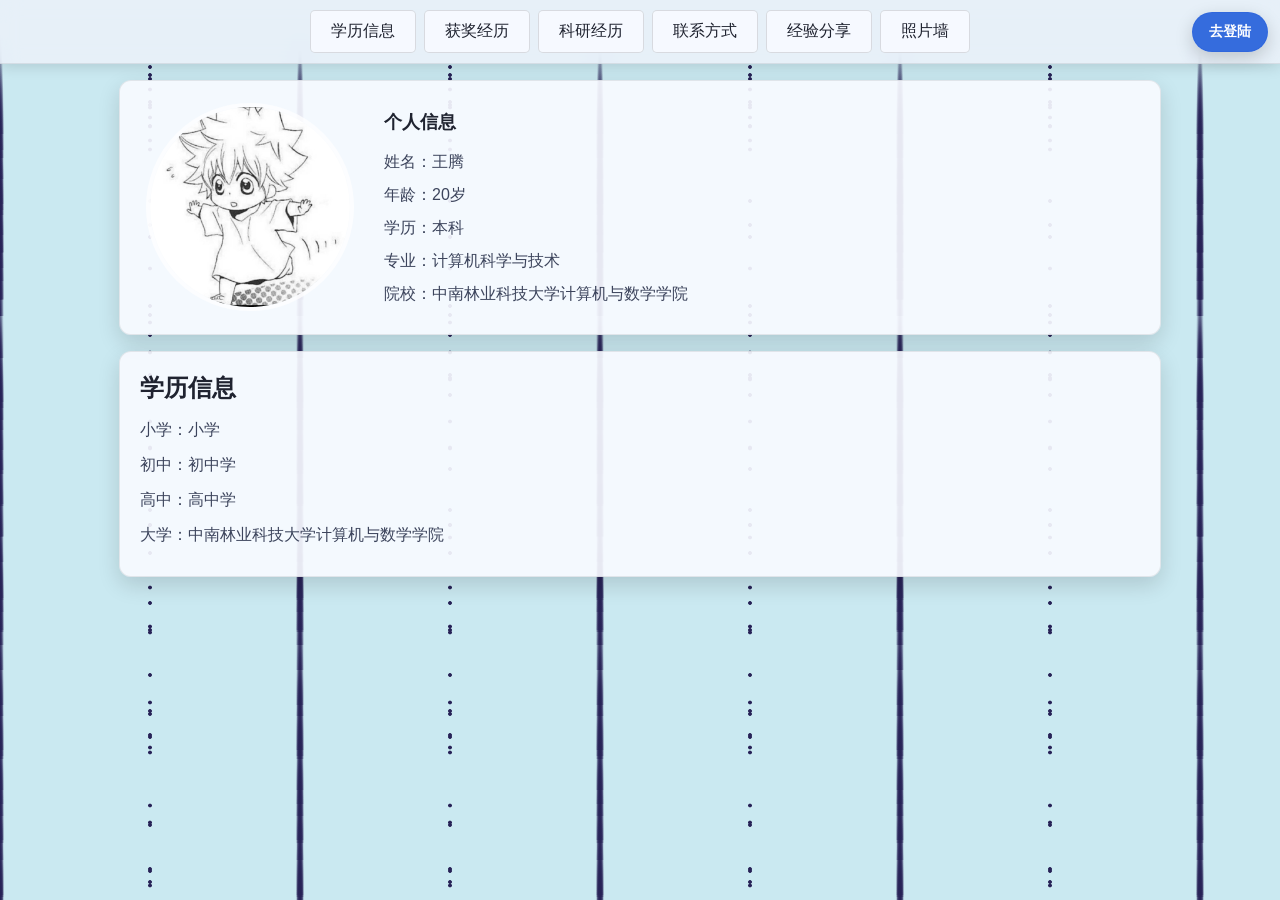
==== commit 78d4a63d: "改进了登陆界面，背景颜色" ====
--- a/index.html
+++ b/index.html
@@ -3,11 +3,23 @@
 <head>
     <meta charset="utf-8">
     <title>个人博客-王腾</title>
-    <link rel="stylesheet" href="assets/css/home.css">
+    <!--
+      样式说明：
+      - assets/css/index.css：主页排版、导航栏、卡片样式、右上角“去登陆”按钮
+      - assets/css/background.css：背景纹理/动效（body 使用 class="background" 启用）
+
+      入口策略：
+      - 本页允许“未登录访问”（不引用 auth.js）
+      - 需要登录保护的页面（如分享/照片墙/文章）在各自页面引用 auth.js
+    -->
+    <link rel="stylesheet" href="assets/css/index.css">
     <link rel="stylesheet" href="assets/css/background.css">
 </head>
 <body class="background">
+    <!-- 右上角入口：外来访问先看主页，需要时再进入登录页 -->
     <a class="login-entry" href="login.html" target="_self">去登陆</a>
+
+    <!-- 个人信息简介区：左头像 + 右侧基本信息 -->
     <div class="introduction">
         <div class="left-column">
             <img src="assets/img/image_self.jpg" alt="个人头像" width="200" height="200">
@@ -24,7 +36,12 @@
 
 
     
-    <nav id="daohang">
+        <!--
+            顶部固定导航：
+            - 带 data-section 的链接用于“单页 section 切换”（由 assets/js/index.js 处理）
+            - sharing/photowall 是独立页面，直接跳转
+        -->
+        <nav id="daohang">
         <a href="#education" data-section="education">学历信息</a>
         <a href="#awards" data-section="awards">获奖经历</a>
         <a href="#research" data-section="research">科研经历</a>
@@ -63,7 +80,12 @@
         <p>邮箱：wangteng@scuft.edu.cn</p>
         <p>电话：17673680052</p>
     </section>
-    <script src="assets/js/home.js" defer></script>
+        <!--
+            主页交互脚本：
+            - 负责 hash 与 section 显示/隐藏同步
+            - 支持点击导航、刷新直达、前进后退
+        -->
+        <script src="assets/js/index.js" defer></script>
 </body>
 
 </html>
--- a/assets/css/index.css
+++ b/assets/css/index.css
@@ -0,0 +1,231 @@
+/*
+    主页（index.html）样式
+
+    主要负责：
+    - 顶部固定导航栏（#daohang）
+    - 内容 section 的排版与卡片样式
+    - 右上角固定“去登陆”入口（.login-entry）
+
+    提示：
+    - 如需统一配色，优先在本文件中集中调整，而不要分散到各处。
+*/
+
+body {
+    font-family: Arial, sans-serif; /* 设置字体为无衬线字体 */
+    margin: 0; /* 去除默认的页面边距 */
+    padding: 0; /* 去除默认的页面内边距 */
+    background: #cfd8e6; /* 页面中间调背景（更自然、突出内容卡片） */
+    padding-top: 64px; /* 给“悬浮导航栏”预留空间，避免遮挡页面内容 */
+}
+
+
+
+
+#daohang {
+    position: fixed; /* 悬浮：滚动时固定在顶部 */
+    top: 0; /* 距离页面顶部 0 像素 */
+    left: 0; /* 贴齐左侧 */
+    width: 100%; /* 占满整个页面宽度 */
+    background-color: rgba(238, 242, 250, 0.80);
+    backdrop-filter: blur(10px);
+    display: flex; /* 使用弹性布局 */
+    justify-content: center; /* 水平居中对齐按钮 */
+    flex-wrap: wrap; /* 按钮多了以后自动换行（更适合扩展） */
+    gap: 8px; /* 用 gap 控制按钮间距（比 margin 更稳定） */
+    padding: 10px 0; /* 设置上下内边距为 10 像素 */
+    box-shadow: 0 2px 14px rgba(0, 0, 0, 0.14);
+    border-bottom: 1px solid rgba(0, 0, 0, 0.08);
+    z-index: 1000; /* 让导航栏层级更高，避免被内容遮住 */
+}
+
+/* 右上角“去登陆”入口（不影响导航栏布局） */
+.login-entry {
+    position: fixed;
+    top: 12px;
+    right: 12px;
+    z-index: 1100;
+    display: inline-block;
+    padding: 10px 16px;
+    border-radius: 999px;
+    text-decoration: none;
+    font-size: 14px;
+    font-weight: 700;
+    background-color: rgba(46, 102, 220, 0.96);
+    color: #fff;
+    border: 1px solid rgba(46, 102, 220, 0.70);
+    box-shadow: 0 6px 18px rgba(0, 0, 0, 0.18);
+}
+
+.login-entry:hover {
+    background-color: rgba(46, 102, 220, 1);
+    border-color: rgba(46, 102, 220, 0.90);
+}
+
+/* 导航按钮/链接样式 */
+#daohang button,
+#daohang a {
+    background-color: rgba(248, 250, 255, 0.92);
+    color: #1f2330;
+    border: 1px solid rgba(0, 0, 0, 0.12);
+    padding: 10px 20px; /* 设置按钮内边距 */
+    margin: 0; /* 间距交给 nav 的 gap 控制 */
+    cursor: pointer; /* 鼠标悬停时显示手型光标 */
+    font-size: 16px; /* 设置字体大小 */
+    border-radius: 5px; /* 设置按钮圆角 */
+    transition: background-color 0.25s, border-color 0.25s, transform 0.15s;
+    text-decoration: none; /* 去除链接下划线 */
+    display: inline-block; /* 让 a 的 padding 生效更稳定 */
+    z-index: 1001; /* 确保按钮层级高于导航栏背景 */
+}
+
+/* 鼠标悬停时按钮/链接的样式 */
+#daohang button:hover,
+#daohang a:hover {
+    background-color: rgba(46, 102, 220, 0.20);
+    border-color: rgba(46, 102, 220, 0.46);
+}
+
+/* 内容区域样式 */
+section {
+    display: none; /* 默认先隐藏，点击导航按钮时再显示 */
+    max-width: 1000px; /* 限制内容最大宽度（更像“页面”） */
+    margin: 16px auto; /* 居中并与上下内容留间距 */
+    padding: 20px; /* 内容内边距 */
+    background: rgba(248, 250, 255, 0.92);
+    border-radius: 12px; /* 圆角 */
+    box-shadow: 0 8px 22px rgba(0, 0, 0, 0.14); /* 轻微阴影，增加层次感 */
+    border: 1px solid rgba(0, 0, 0, 0.08);
+}
+
+/* 默认进入页面时先展示“学历信息”（也可以改成 awards/research/contact） */
+#education {
+    display: block;
+}
+
+/* 标题样式 */
+h2 {
+    color: #1f2330; /* 设置标题颜色为深灰色 */
+    margin: 0 0 12px; /* 标题下方留出间距 */
+}
+
+/* 设置介绍段落的样式 */
+/* 说明：不要给所有 p 统一居中，否则右侧“个人信息”会看起来很怪。
+   这里把 p 的样式按区域分别设置（更符合真实开发习惯）。 */
+
+/* section 内的段落（学历/获奖/科研/联系方式） */
+section p {
+    font-size: 16px; /* 正文稍小一些，更像信息列表 */
+    line-height: 1.7; /* 更易读 */
+    color: #3c445c; /* 深灰蓝 */
+    margin: 8px 0; /* 段落间距 */
+}
+
+/* 个人信息（头像 + 文字）的两栏卡片布局 */
+.introduction {
+    display: flex; /* 使用弹性布局 */
+    justify-content: center; /* 水平居中对齐内容 */
+    align-items: center; /* 垂直居中对齐内容 */
+    gap: 24px; /* 左右两栏的间距 */
+    max-width: 1000px; /* 控制最大宽度 */
+    margin: 16px auto; /* 居中 */
+    padding: 20px; /* 内边距 */
+    background: rgba(248, 250, 255, 0.92); /* 卡片背景 */
+    border-radius: 12px; /* 圆角 */
+    box-shadow: 0 8px 22px rgba(0, 0, 0, 0.14); /* 轻微阴影 */
+    border: 1px solid rgba(0, 0, 0, 0.08);
+}
+
+/* 左边头像栏：固定宽度更稳定 */
+.left-column {
+    flex: 0 0 220px; /* 不随内容伸缩，固定 220px */
+    display: flex;
+    justify-content: center;
+}
+
+/* 头像样式：圆形、裁切、加边框 */
+.left-column img {
+    border-radius: 50%; /* 圆形 */
+    object-fit: cover; /* 裁切图片保证不变形 */
+    border: 4px solid rgba(255, 255, 255, 0.75);
+}
+
+/* 右边文字栏：自适应占满剩余空间 */
+.right-column {
+    flex: 1;
+}
+
+/* 右侧个人信息段落（左对齐、更紧凑） */
+.introduction .right-column p {
+    font-size: 16px;
+    line-height: 1.7;
+    color: #3c445c;
+    text-align: left;
+    margin: 6px 0;
+    max-width: none; /* 取消 section/p 可能的宽度限制 */
+}
+
+/* “个人信息”这一行做成小标题效果 */
+.introduction .right-column p:first-child {
+    font-size: 18px;
+    font-weight: 700;
+    color: #1f2330;
+    margin-bottom: 10px;
+}
+
+.left-column, .right-column {
+    padding: 0; /* introduction 已有 padding，这里不再重复 */
+}
+
+/* 手机端：两栏变一栏，头像在上、文字在下 */
+@media (max-width: 768px) {
+    body {
+        padding-top: 72px; /* 小屏下导航可能更高，稍微多留一点 */
+    }
+
+    .introduction {
+        flex-direction: column;
+        align-items: center;
+        text-align: center;
+    }
+
+    .left-column {
+        flex: 0 0 auto;
+    }
+
+    .introduction .right-column p {
+        text-align: center;
+    }
+}
+
+/* 经验分享：文章列表容器 */
+.posts {
+    display: grid; /* 网格布局，方便后续扩展为多列 */
+    grid-template-columns: 1fr; /* 先一列，保持简洁 */
+    gap: 14px; /* 每篇文章之间的间距 */
+    margin-top: 12px;
+}
+
+/* 经验分享：单篇文章卡片 */
+.post {
+    background: #fafafa; /* 比纯白稍深一点，区分层次 */
+    border: 1px solid #eee; /* 轻边框 */
+    border-radius: 12px;
+    padding: 16px;
+}
+
+.post-title {
+    margin: 0 0 6px;
+    color: #333;
+    font-size: 18px;
+}
+
+.post-meta {
+    margin: 0 0 10px;
+    font-size: 13px;
+    color: #777;
+}
+
+.post-content p {
+    margin: 0;
+
+}
--- a/assets/css/background.css
+++ b/assets/css/background.css
@@ -1,62 +1,129 @@
+/*
+  背景动效样式（背景层）
+
+  用途：
+  - 提供可复用的背景容器 .background
+  - 通过多层 radial-gradient 叠加出纹理效果，并用 animation 做缓慢位移
+
+  使用方式（示例）：
+  - 直接给 body 加 class="background"
+  - 或者在页面中放一个 <div class="background"></div> 作为背景层
+*/
+
 /* From Uiverse.io by mihocsaszilard - 背景动画效果 */
 
 /* 背景容器样式 */
 .background {
-  /* 自定义CSS变量 - 基础背景色，浅灰蓝色 */
-  --bg-base: #00fdc2;
-  /* 自定义CSS变量 - 墨水色，半透明的深紫色，用于径向渐变 */
-  --bg-ink: rgb(44, 23, 119);
+  /* 自定义CSS变量 - 基础背景色 */
+  --bg-base: #cae9f1;
+  /* 自定义CSS变量 - 墨水色，用于径向渐变 */
+  --bg-ink: #272257;
 
   /* 宽度和高度占满整个容器 */
   width: 100%;
   height: 100%;
   /* 设置基础背景色 */
   background: var(--bg-base);
-  
+
   /* 多层径向渐变组合，创建复杂的点阵背景图案
      每个渐变组的模式：两组大圆点 + 一组小圆点，形成视觉层次 */
-  background-image: 
+  background-image:
     /* 第一组 - 位置: 0px 235px 处的大圆点 */
     radial-gradient(4px 100px at 0px 235px, var(--bg-ink), #0000),
     /* 第一组 - 位置: 300px 235px 处的大圆点 */
     radial-gradient(4px 100px at 300px 235px, var(--bg-ink), #0000),
     /* 第一组 - 位置: 150px 117.5px 处的小圆点，不透明度过渡 */
     radial-gradient(1.5px 1.5px at 150px 117.5px, var(--bg-ink) 100%, #0000 150%),
-    
+
     /* 第二组 - 位置偏移的重复图案，以此类推 */
     radial-gradient(4px 100px at 0px 252px, var(--bg-ink), #0000),
     radial-gradient(4px 100px at 300px 252px, var(--bg-ink), #0000),
     radial-gradient(1.5px 1.5px at 150px 126px, var(--bg-ink) 100%, #0000 150%),
-    
-    /* ... 继续多组相同模式的渐变，每组有不同的垂直位置偏移
-         总共36个渐变层，形成丰富的纹理效果 */
-    
-    /* 最后一组 */
+
+    radial-gradient(4px 100px at 0px 150px, var(--bg-ink), #0000),
+    radial-gradient(4px 100px at 300px 150px, var(--bg-ink), #0000),
+    radial-gradient(1.5px 1.5px at 150px 75px, var(--bg-ink) 100%, #0000 150%),
+
+    radial-gradient(4px 100px at 0px 253px, var(--bg-ink), #0000),
+    radial-gradient(4px 100px at 300px 253px, var(--bg-ink), #0000),
+    radial-gradient(1.5px 1.5px at 150px 126.5px, var(--bg-ink) 100%, #0000 150%),
+
+    radial-gradient(4px 100px at 0px 204px, var(--bg-ink), #0000),
+    radial-gradient(4px 100px at 300px 204px, var(--bg-ink), #0000),
+    radial-gradient(1.5px 1.5px at 150px 102px, var(--bg-ink) 100%, #0000 150%),
+
+    radial-gradient(4px 100px at 0px 134px, var(--bg-ink), #0000),
+    radial-gradient(4px 100px at 300px 134px, var(--bg-ink), #0000),
+    radial-gradient(1.5px 1.5px at 150px 67px, var(--bg-ink) 100%, #0000 150%),
+
+    radial-gradient(4px 100px at 0px 179px, var(--bg-ink), #0000),
+    radial-gradient(4px 100px at 300px 179px, var(--bg-ink), #0000),
+    radial-gradient(1.5px 1.5px at 150px 89.5px, var(--bg-ink) 100%, #0000 150%),
+
+    radial-gradient(4px 100px at 0px 299px, var(--bg-ink), #0000),
+    radial-gradient(4px 100px at 300px 299px, var(--bg-ink), #0000),
+    radial-gradient(1.5px 1.5px at 150px 149.5px, var(--bg-ink) 100%, #0000 150%),
+
+    radial-gradient(4px 100px at 0px 215px, var(--bg-ink), #0000),
+    radial-gradient(4px 100px at 300px 215px, var(--bg-ink), #0000),
+    radial-gradient(1.5px 1.5px at 150px 107.5px, var(--bg-ink) 100%, #0000 150%),
+
+    radial-gradient(4px 100px at 0px 281px, var(--bg-ink), #0000),
+    radial-gradient(4px 100px at 300px 281px, var(--bg-ink), #0000),
+    radial-gradient(1.5px 1.5px at 150px 140.5px, var(--bg-ink) 100%, #0000 150%),
+
+    radial-gradient(4px 100px at 0px 158px, var(--bg-ink), #0000),
+    radial-gradient(4px 100px at 300px 158px, var(--bg-ink), #0000),
+    radial-gradient(1.5px 1.5px at 150px 79px, var(--bg-ink) 100%, #0000 150%),
+
     radial-gradient(4px 100px at 0px 210px, var(--bg-ink), #0000),
     radial-gradient(4px 100px at 300px 210px, var(--bg-ink), #0000),
     radial-gradient(1.5px 1.5px at 150px 105px, var(--bg-ink) 100%, #0000 150%);
-  
-  /* 设置每个渐变的背景尺寸，对应上面的36个渐变
-     每组三个尺寸值，分别是：大圆点1、大圆点2、小圆点 */
+
+  /* 设置每个渐变的背景尺寸，对应上面的渐变层 */
   background-size:
-    300px 235px,  300px 235px,  300px 235px,  /* 第一组尺寸 */
-    300px 252px,  300px 252px,  300px 252px,  /* 第二组尺寸 */
-    300px 150px,  300px 150px,  300px 150px,  /* 第三组尺寸 */
-    300px 253px,  300px 253px,  300px 253px,  /* 第四组尺寸 */
-    300px 204px,  300px 204px,  300px 204px,  /* 第五组尺寸 */
-    300px 134px,  300px 134px,  300px 134px,  /* 第六组尺寸 */
-    300px 179px,  300px 179px,  300px 179px,  /* 第七组尺寸 */
-    300px 299px,  300px 299px,  300px 299px,  /* 第八组尺寸 */
-    300px 215px,  300px 215px,  300px 215px,  /* 第九组尺寸 */
-    300px 281px,  300px 281px,  300px 281px,  /* 第十组尺寸 */
-    300px 158px,  300px 158px,  300px 158px,  /* 第十一组尺寸 */
-    300px 210px,  300px 210px,  300px 210px;  /* 第十二组尺寸 */
-  
-  /* 应用动画: hi动画，持续时间240秒，线性运动，无限循环 */
+    300px 235px,
+    300px 235px,
+    300px 235px,
+    300px 252px,
+    300px 252px,
+    300px 252px,
+    300px 150px,
+    300px 150px,
+    300px 150px,
+    300px 253px,
+    300px 253px,
+    300px 253px,
+    300px 204px,
+    300px 204px,
+    300px 204px,
+    300px 134px,
+    300px 134px,
+    300px 134px,
+    300px 179px,
+    300px 179px,
+    300px 179px,
+    300px 299px,
+    300px 299px,
+    300px 299px,
+    300px 215px,
+    300px 215px,
+    300px 215px,
+    300px 281px,
+    300px 281px,
+    300px 281px,
+    300px 158px,
+    300px 158px,
+    300px 158px,
+    300px 210px,
+    300px 210px,
+    300px 210px;
+
+  /* 应用动画：持续时间较长，视觉更舒缓 */
   animation: hi 240s linear infinite;
 }
 
-/* 针对用户开启"减少动画"偏好设置的无障碍设计 */
+/* 针对用户开启“减少动画”偏好设置的无障碍设计 */
 @media (prefers-reduced-motion: reduce) {
   .background {
     /* 关闭动画，防止动画引起眩晕不适 */
@@ -64,49 +131,87 @@
   }
 }
 
-/* 定义hi动画关键帧 - 实现背景的垂直滚动效果 */
+/* 定义 hi 动画关键帧 - 实现背景的垂直滚动效果 */
 @keyframes hi {
-  /* 动画起始位置 - 为36个渐变设置不同的起始偏移量
-     每组三个值分别对应一个大圆点1、大圆点2、小圆点的垂直位置 */
+  /* 动画起始位置 - 为每个渐变设置不同的起始偏移量 */
   0% {
     background-position:
-      /* 第一组起始位置 */
-      0px 220px,      /* 第一个大圆点: 水平0px, 垂直220px */
-      3px 220px,      /* 第二个大圆点: 水平3px, 垂直220px */
-      151.5px 337.5px, /* 小圆点: 水平151.5px, 垂直337.5px */
-      
-      /* 第二组起始位置 */
-      25px 24px,      /* 水平25px, 垂直24px */
-      28px 24px,      /* 水平28px, 垂直24px */
-      176.5px 150px,  /* 水平176.5px, 垂直150px */
-      
-      /* ... 更多组的起始位置（每组偏移量都不同，创造错落效果） */
-      
-      /* 最后一组起始位置 */
-      275px 75px,     /* 水平275px, 垂直75px */
-      278px 75px,     /* 水平278px, 垂直75px */
-      426.5px 180px;  /* 水平426.5px, 垂直180px */
+      0px 220px,
+      3px 220px,
+      151.5px 337.5px,
+      25px 24px,
+      28px 24px,
+      176.5px 150px,
+      50px 16px,
+      53px 16px,
+      201.5px 91px,
+      75px 224px,
+      78px 224px,
+      226.5px 350.5px,
+      100px 19px,
+      103px 19px,
+      251.5px 121px,
+      125px 120px,
+      128px 120px,
+      276.5px 187px,
+      150px 31px,
+      153px 31px,
+      301.5px 120.5px,
+      175px 235px,
+      178px 235px,
+      326.5px 384.5px,
+      200px 121px,
+      203px 121px,
+      351.5px 228.5px,
+      225px 224px,
+      228px 224px,
+      376.5px 364.5px,
+      250px 26px,
+      253px 26px,
+      401.5px 105px,
+      275px 75px,
+      278px 75px,
+      426.5px 180px;
   }
-  
-  /* 动画结束位置 - 所有渐变都向下移动到很远的位置
-     不同的移动距离创造速度差异，形成视差效果 */
+
+  /* 动画结束位置 - 向下平移到较远位置形成滚动 */
   to {
     background-position:
-      /* 第一组终点位置 - 垂直移动了6580px (6800-220) */
-      0px 6800px,      /* 水平不变，垂直到6800px */
-      3px 6800px,      /* 水平3px不变，垂直到6800px */
-      151.5px 6917.5px, /* 水平151.5px不变，垂直到6917.5px (移动6580px) */
-      
-      /* 第二组终点位置 - 垂直移动了13608px (13632-24) */
-      25px 13632px,    /* 垂直到13632px */
-      28px 13632px,    /* 垂直到13632px */
-      176.5px 13758px, /* 垂直到13758px (移动13608px) */
-      
-      /* ... 各组都以不同的速度移动，创造丰富的视差效果 */
-      
-      /* 最后一组终点位置 - 垂直移动了6300px (6375-75) */
-      275px 6375px,    /* 垂直到6375px */
-      278px 6375px,    /* 垂直到6375px */
-      426.5px 6480px;  /* 垂直到6480px (移动6300px) */
+      0px 6800px,
+      3px 6800px,
+      151.5px 6917.5px,
+      25px 13632px,
+      28px 13632px,
+      176.5px 13758px,
+      50px 5416px,
+      53px 5416px,
+      201.5px 5491px,
+      75px 17175px,
+      78px 17175px,
+      226.5px 17301.5px,
+      100px 5119px,
+      103px 5119px,
+      251.5px 5221px,
+      125px 8428px,
+      128px 8428px,
+      276.5px 8495px,
+      150px 9876px,
+      153px 9876px,
+      301.5px 9965.5px,
+      175px 13391px,
+      178px 13391px,
+      326.5px 13540.5px,
+      200px 14741px,
+      203px 14741px,
+      351.5px 14848.5px,
+      225px 18770px,
+      228px 18770px,
+      376.5px 18910.5px,
+      250px 5082px,
+      253px 5082px,
+      401.5px 5161px,
+      275px 6375px,
+      278px 6375px,
+      426.5px 6480px;
   }
 }
